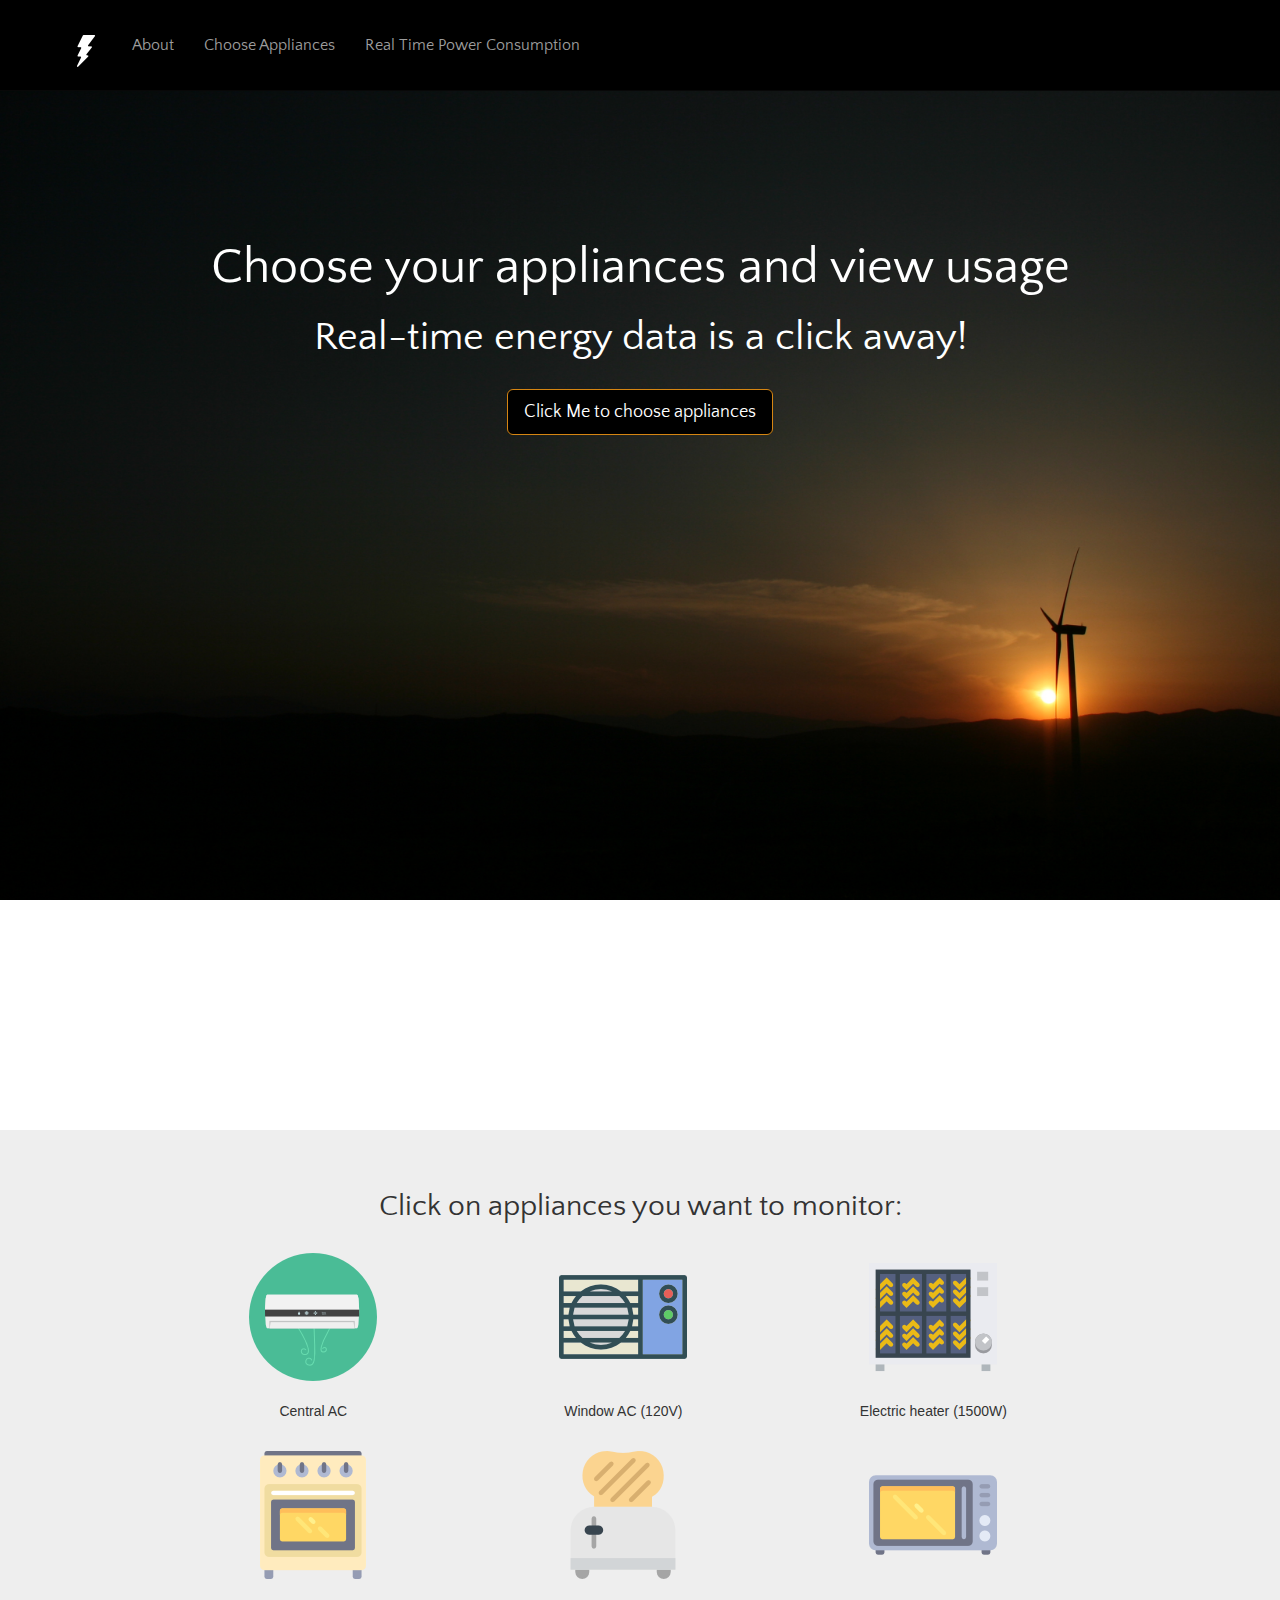
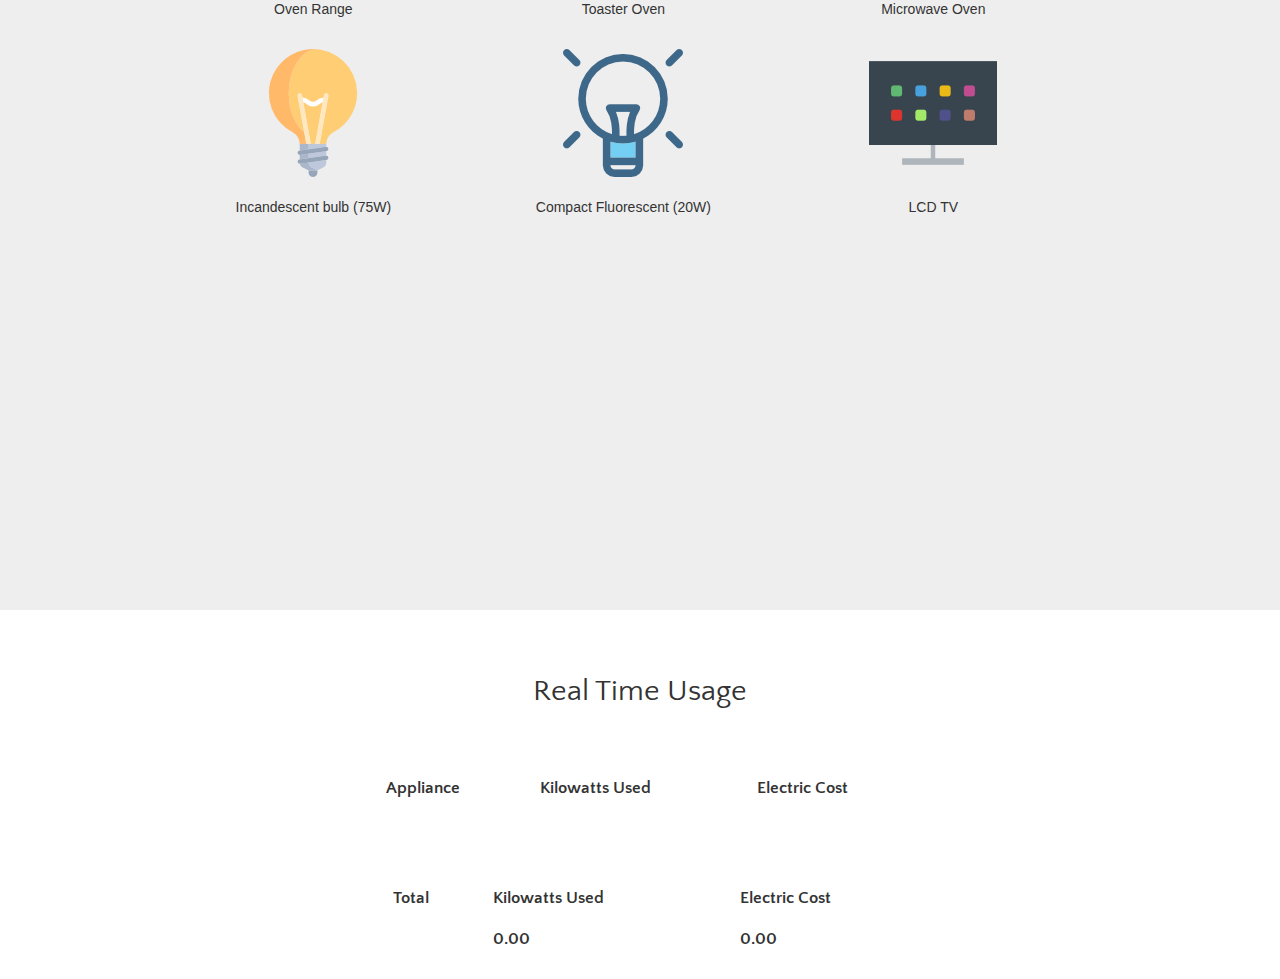
==== index3.html @ ebd4ea6e "scrolling nav" ====
<!DOCTYPE html>
<html lang="en">

<head>

    <meta charset="utf-8">
    <meta http-equiv="X-UA-Compatible" content="IE=edge">
    <meta name="viewport" content="width=device-width, initial-scale=1">
    <meta name="description" content="">
    <meta name="author" content="">

    <title>Real Time Power Monitor</title>

    <!-- Bootstrap Core CSS -->
    <link href="css/bootstrap.css" rel="stylesheet">

    <!-- Custom CSS -->
    <link href="css/scrolling-nav.css" rel="stylesheet">
        <link href="css/full.css" rel="stylesheet">
    <link href="css/custom.css" rel="stylesheet">
    <link href="https://fonts.googleapis.com/css?family=Acme|Baloo+Bhaina|Bitter|Cormorant+SC|Quattrocento+Sans" rel="stylesheet">

    <!-- HTML5 Shim and Respond.js IE8 support of HTML5 elements and media queries -->
    <!-- WARNING: Respond.js doesn't work if you view the page via file:// -->
    <!--[if lt IE 9]>
        <script src="https://oss.maxcdn.com/libs/html5shiv/3.7.0/html5shiv.js"></script>
        <script src="https://oss.maxcdn.com/libs/respond.js/1.4.2/respond.min.js"></script>
    <![endif]-->

</head>

<!-- The #page-top ID is part of the scrolling feature - the data-spy and data-target are part of the built-in Bootstrap scrollspy function -->

<body id="page-top" data-spy="scroll" data-target=".navbar-fixed-top">

    <!-- Navigation -->
    <nav class="navbar navbar-inverse navbar-fixed-top" style="font-family: 'Quattrocento Sans', sans-serif; font-size: 16px;" role="navigation">
        <div class="container">
            <div class="navbar-header page-scroll">
                <button type="button" class="navbar-toggle" data-toggle="collapse" data-target=".navbar-ex1-collapse">
                    <span class="sr-only">Toggle navigation</span>
                    <span class="icon-bar"></span>
                    <span class="icon-bar"></span>
                    <span class="icon-bar"></span>
                </button>
                <a class="navbar-brand page-scroll" href="#page-top"><img src="img/lightning.png"></a>
            </div>

            <!-- Collect the nav links, forms, and other content for toggling -->
            <div class="collapse navbar-collapse navbar-ex1-collapse">
                <ul class="nav navbar-nav">
                    <!-- Hidden li included to remove active class from about link when scrolled up past about section -->
                    <li class="hidden">
                        <a class="page-scroll" href="#page-top"></a>
                    </li>
                    <li>
                        <a class="page-scroll" href="#about">About</a>
                    </li>
                    <li>
                        <a class="page-scroll" href="#appliances">Choose Appliances</a>
                    </li>
                   <li>
                        <a class="page-scroll" href="#power">Real Time Power Consumption</a>
                    </li>
                </ul>
            </div>
            <!-- /.navbar-collapse -->
        </div>
        <!-- /.container -->
    </nav>

    <!-- Intro Section -->
    <section id="about" class="about-section full">
        <div class="container">
            <div class="row">
                <div class = "container">

            <h1 class = "centermeh1"> Choose your appliances and view usage
            </h1>
            <h3 class = "centerme2"> Real-time energy data is a click away!</h3>
            <br>
        </div>
                    <a class="btn btn-warning btn-lg page-scroll" href="#appliances">Click Me to choose appliances</a>
                </div>
            </div>
        </div>
    </section>

    <!-- About Section -->
    <section id="appliances" class="about-section" style="padding-top: 75px">
        <div class = "row">
<div class = "col-lg-12">
    <h1 style=" font-size: 30px; font-family: 'Quattrocento Sans', sans-serif; text-align: center; margin-top: -15px;">
    Click on appliances you want to monitor:
    </h1>
</div>
</div>
    <div class= "row" style="margin-top: 20px; margin-left: 55px;">
    <div class= "col-lg-1"></div>
    <div class="col-lg-3" id="central" onclick="turn_green("central");">
    <img src="img/air-conditioner.png" onclick="add_row('Central AC', appliances)">
    </div>
    <div class="col-lg-3">
    <img src="img/air-conditioner-1.png" onclick="add_row('Window AC (120V)', appliances)">
    </div>
    <div class="col-lg-3">
    <img src="img/heater.png" onclick="add_row('Electric heater (1500W)', appliances)">
    </div>
    </div>

    <div class= "row" style="margin-top: 20px; margin-left: 55px;">
    <div class= "col-lg-1">
    </div>
    <div class="col-lg-3">
    <p>Central AC</p>
    </div>
    <div class="col-lg-3">
    <p>Window AC (120V)</p>
    </div>
    <div class="col-lg-3">
    <p>Electric heater (1500W)</p>
    </div>
    </div>


    <div class= "row" style="margin-top: 20px; margin-left: 55px;">
    <div class="col-lg-1">
    </div>
    <div class="col-lg-3">
    <img src="img/stove.png" onclick="add_row('Oven Range', appliances)">
    </div>
    <div class="col-lg-3">
    <img src="img/toaster.png" onclick="add_row('Toaster Oven', appliances)">
    </div>
    <div class="col-lg-3">
    <img src="img/microwave-oven.png" onclick="add_row('Microwave Oven', appliances)">
    </div>
    </div>

    <div class= "row" style="margin-top: 20px; margin-left: 55px;">
    <div class="col-lg-1">
    </div>
    <div class="col-lg-3">
    <p>Oven Range</p>
    </div>
    <div class="col-lg-3">
    <p>Toaster Oven</p>
    </div>
    <div class="col-lg-3">
    <p>Microwave Oven</p>
    </div>
    </div>

    <div class= "row" style="margin-top: 20px; margin-left: 55px;">
    <div class = "col-lg-1">
    </div>
    <div class="col-lg-3">
    <img src="img/light-bulb.png" onclick="add_row('Incandescent bulb (75W)', appliances)">
    </div>
    <div class="col-lg-3">
    <img src="img/light-bulb-1.png" onclick="add_row('Compact Fluorescent (20W)', appliances)">
    </div>
    <div class="col-lg-3">
    <img src="img/smart-tv.png" onclick="add_row('LCD TV', appliances)">
    </div>
    </div>

    <div class= "row" style="margin-top: 20px; margin-left: 55px;">
    <div class = "col-lg-1">
    </div>
    <div class="col-lg-3">
    <p>Incandescent bulb (75W)</p>
    </div>
    <div class="col-lg-3">
    <p>Compact Fluorescent (20W)</p>
    </div>
    <div class="col-lg-3">
    <p>LCD TV</p>
    </div>
    </div>


</div>
</div>
    </section>

    <!-- Services Section -->
    <section id="power" class="services-section" style="padding-top: 75px;">
        <div class="container">
            <div class="row">
                <div class = "col-lg-12">
    <h1 style=" font-size: 30px; font-family: 'Quattrocento Sans', sans-serif; text-align: center; margin-top: -10px;">
        Real Time Usage    
    </h1>
    </div>
    </div>
    <div class="row" style="margin-top: 50px;">
    <div class ="col-lg-3"></div>
    <div class="col-lg-6">
    <div class="table-responsive table-condensed table-borderless" style="font-family: 'Quattrocento Sans', sans-serif; font-size: 17px;">
    <table class="table" id="apps" style="margin-left: 15px;">
    <thead>
      <tr>
        <th>Appliance</th>
        <th>Kilowatts Used</th>
        <th>Electric Cost</th>
      </tr>
    </thead>
    </table>
    </div>

    </div>
    </div>
    <div class="row" style="margin-top: 50px;">
    <div class ="col-lg-3"></div>
    <div class="col-lg-6">
    <div class="table-responsive table-condensed table-borderless" style="font-family: 'Quattrocento Sans', sans-serif; font-size: 17px;">
    <table class="table" id="total" style="margin-left: 22px;">
    <thead>
      <tr>
        <th>Total</th>
        <th>Kilowatts Used</th>
        <th>Electric Cost</th>
      </tr>
    </thead>
        <tr>
            <th></th>
            <th>0.00</th>
            <th>0.00</th>
        </tr>
    </table>
</div>
</div>
</div>
    </section>


    <!-- jQuery -->
    <script src="js/jquery.js"></script>

    <!-- Bootstrap Core JavaScript -->
    <script src="js/bootstrap.min.js"></script>

    <!-- Scrolling Nav JavaScript -->
    <script src="js/jquery.easing.min.js"></script>
    <script src="js/scrolling-nav.js"></script>
    <script src="js/controllers.js"></script>

</body>

</html>
---- css/scrolling-nav.css ----
/*!
 * Start Bootstrap - Scrolling Nav (http://startbootstrap.com/)
 * Copyright 2013-2016 Start Bootstrap
 * Licensed under MIT (https://github.com/BlackrockDigital/startbootstrap/blob/gh-pages/LICENSE)
 */

body {
    width: 100%;
    height: 100%;
}

html {
    width: 100%;
    height: 100%;
}

@media(min-width:767px) {
    .navbar {
        padding: 20px 0;
        -webkit-transition: background .5s ease-in-out,padding .5s ease-in-out;
        -moz-transition: background .5s ease-in-out,padding .5s ease-in-out;
        transition: background .5s ease-in-out,padding .5s ease-in-out;
    }

    .top-nav-collapse {
        padding: 0;
    }
}

/* Demo Sections - You can use these as guides or delete them - the scroller will work with any sort of height, fixed, undefined, or percentage based.
The padding is very important to make sure the scrollspy picks up the right area when scrolled to. Adjust the margin and padding of sections and children 
of those sections to manage the look and feel of the site. */

.intro-section {
    height: 100%;
    padding-top: 150px;
    text-align: center;
    background: #fff;
}

.about-section {
    height: 120%;
    padding-top: 150px;
    text-align: center;
    background: #eee;
}

.services-section {
    padding-top: 150px;
    margin-bottom: 50px;
    text-align: center;
    background: #fff;
}

.contact-section {
    height: 100%;
    padding-top: 150px;
    text-align: center;
    background: #eee;
}
---- css/full.css ----
/*
 * Start Bootstrap - Full (http://startbootstrap.com/)
 * Copyright 2013-2016 Start Bootstrap
 * Licensed under MIT (https://github.com/BlackrockDigital/startbootstrap/blob/gh-pages/LICENSE)
 */

body {
    margin-top: 50px; /* Required margin for .navbar-fixed-top. Remove if using .navbar-static-top. Change if height of navigation changes. */
}

/* Header Image Background - Change the URL below to your image path (example: ../images/background.jpg) */

.full {
    background: url('../img/windmill.jpg') no-repeat center center fixed;
    -webkit-background-size: cover;
    -moz-background-size: cover;
    background-size: cover;
    -o-background-size: cover;
}
---- css/custom.css ----
.transparent {
   background-color: rgba(0,0,0,0.0);
}
.row {
    background-color: rgba(255,255,255,0);
}

.table-borderless tbody tr td, .table-borderless tbody tr th, .table-borderless thead tr th {
    border: none;
}

.navbar-inverse {
    background-color: rgb(0,0,0);
}

.centermeh1 {
  margin-top: 40px;
  text-align: center;
  color: white;
  font-size: 50px;
  font-family: 'Quattrocento Sans', sans-serif;
}
.centerme2 {
  text-align: center;
  color: white;
  font-size: 40px;
  font-family: 'Quattrocento Sans', sans-serif;
}
.btn-warning {
    background-color: rgb(0,0,0);
    font-family: 'Quattrocento Sans', sans-serif;

}
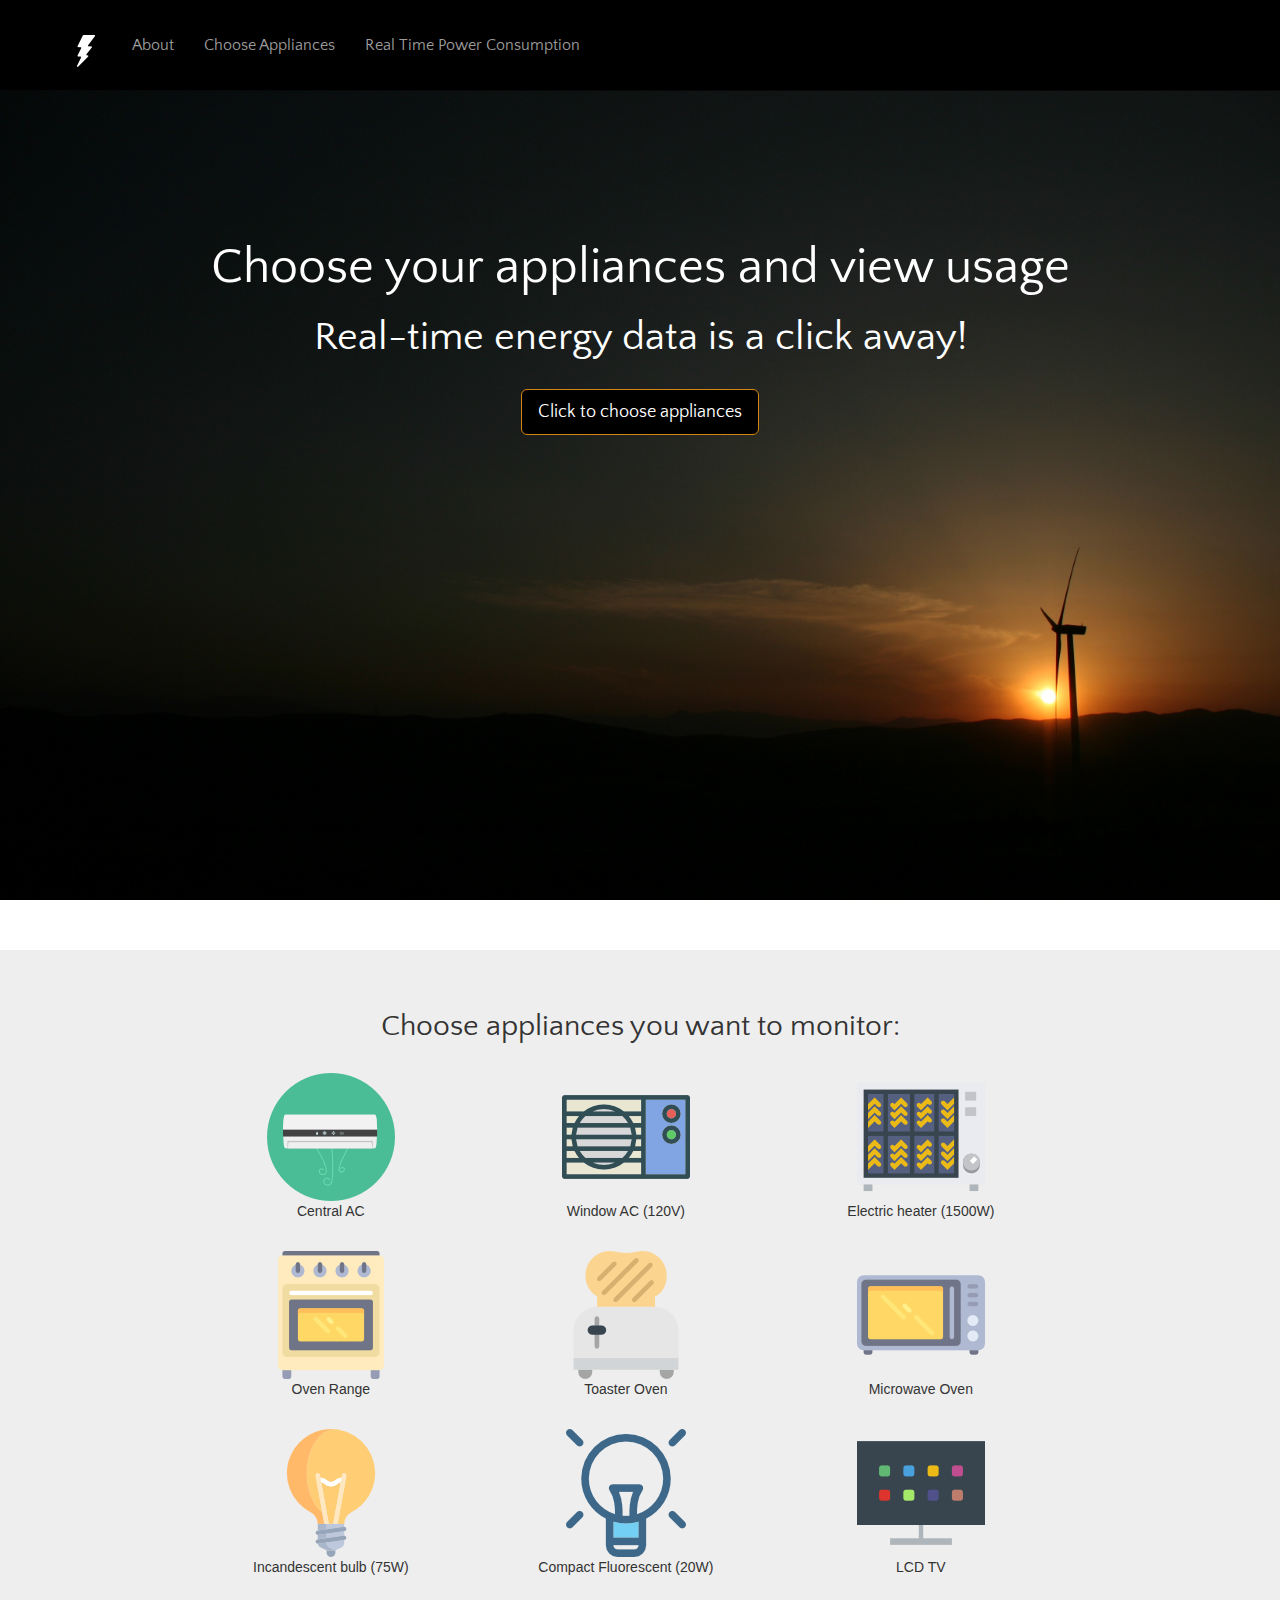
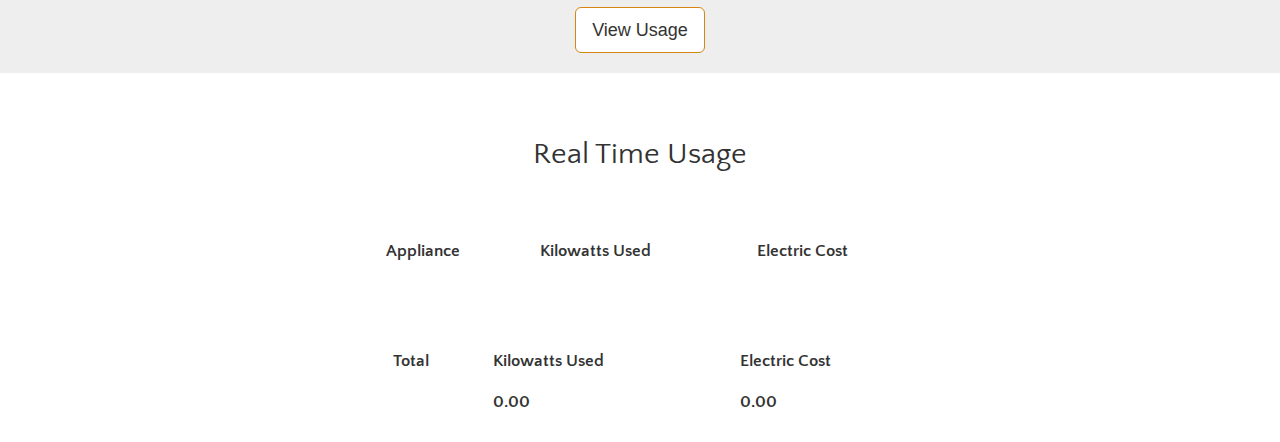
==== commit 40042af3: "green background" ====
--- a/index3.html
+++ b/index3.html
@@ -79,45 +79,35 @@
             </h1>
             <h3 class = "centerme2"> Real-time energy data is a click away!</h3>
             <br>
-        </div>
-                    <a class="btn btn-warning btn-lg page-scroll" href="#appliances">Click Me to choose appliances</a>
+                </div>
+                    <a class="btn btn-warning btn-lg page-scroll" href="#appliances">Click to choose appliances</a>
                 </div>
             </div>
-        </div>
     </section>
 
     <!-- About Section -->
+    <div class="container-fluid gray">
     <section id="appliances" class="about-section" style="padding-top: 75px">
+    <div class="container-fluid">
         <div class = "row">
 <div class = "col-lg-12">
     <h1 style=" font-size: 30px; font-family: 'Quattrocento Sans', sans-serif; text-align: center; margin-top: -15px;">
-    Click on appliances you want to monitor:
+    Choose appliances you want to monitor:
     </h1>
 </div>
 </div>
     <div class= "row" style="margin-top: 20px; margin-left: 55px;">
     <div class= "col-lg-1"></div>
-    <div class="col-lg-3" id="central" onclick="turn_green("central");">
+    <div class="col-lg-3" onclick="turn_green(this);">
     <img src="img/air-conditioner.png" onclick="add_row('Central AC', appliances)">
-    </div>
-    <div class="col-lg-3">
+    <p>Central AC</p>
+    </div>
+    <div class="col-lg-3" onclick="turn_green(this);">
     <img src="img/air-conditioner-1.png" onclick="add_row('Window AC (120V)', appliances)">
-    </div>
-    <div class="col-lg-3">
+    <p>Window AC (120V)</p>
+    </div>
+    <div class="col-lg-3" onclick="turn_green(this);">
     <img src="img/heater.png" onclick="add_row('Electric heater (1500W)', appliances)">
-    </div>
-    </div>
-
-    <div class= "row" style="margin-top: 20px; margin-left: 55px;">
-    <div class= "col-lg-1">
-    </div>
-    <div class="col-lg-3">
-    <p>Central AC</p>
-    </div>
-    <div class="col-lg-3">
-    <p>Window AC (120V)</p>
-    </div>
-    <div class="col-lg-3">
     <p>Electric heater (1500W)</p>
     </div>
     </div>
@@ -126,27 +116,16 @@
     <div class= "row" style="margin-top: 20px; margin-left: 55px;">
     <div class="col-lg-1">
     </div>
-    <div class="col-lg-3">
+    <div class="col-lg-3" onclick="turn_green(this);">
     <img src="img/stove.png" onclick="add_row('Oven Range', appliances)">
-    </div>
-    <div class="col-lg-3">
+    <p>Oven Range</p>
+    </div>
+    <div class="col-lg-3" onclick="turn_green(this);">
     <img src="img/toaster.png" onclick="add_row('Toaster Oven', appliances)">
-    </div>
-    <div class="col-lg-3">
+    <p>Toaster Oven</p>
+    </div>
+    <div class="col-lg-3" onclick="turn_green(this);">
     <img src="img/microwave-oven.png" onclick="add_row('Microwave Oven', appliances)">
-    </div>
-    </div>
-
-    <div class= "row" style="margin-top: 20px; margin-left: 55px;">
-    <div class="col-lg-1">
-    </div>
-    <div class="col-lg-3">
-    <p>Oven Range</p>
-    </div>
-    <div class="col-lg-3">
-    <p>Toaster Oven</p>
-    </div>
-    <div class="col-lg-3">
     <p>Microwave Oven</p>
     </div>
     </div>
@@ -154,35 +133,25 @@
     <div class= "row" style="margin-top: 20px; margin-left: 55px;">
     <div class = "col-lg-1">
     </div>
-    <div class="col-lg-3">
+    <div class="col-lg-3" onclick="turn_green(this);">
     <img src="img/light-bulb.png" onclick="add_row('Incandescent bulb (75W)', appliances)">
-    </div>
-    <div class="col-lg-3">
+    <p>Incandescent bulb (75W)</p>
+    </div>
+    <div class="col-lg-3" onclick="turn_green(this);">
     <img src="img/light-bulb-1.png" onclick="add_row('Compact Fluorescent (20W)', appliances)">
-    </div>
-    <div class="col-lg-3">
+    <p>Compact Fluorescent (20W)</p>
+    </div>
+    <div class="col-lg-3" onclick="turn_green(this);">
     <img src="img/smart-tv.png" onclick="add_row('LCD TV', appliances)">
-    </div>
-    </div>
-
-    <div class= "row" style="margin-top: 20px; margin-left: 55px;">
-    <div class = "col-lg-1">
-    </div>
-    <div class="col-lg-3">
-    <p>Incandescent bulb (75W)</p>
-    </div>
-    <div class="col-lg-3">
-    <p>Compact Fluorescent (20W)</p>
-    </div>
-    <div class="col-lg-3">
     <p>LCD TV</p>
     </div>
     </div>
-
-
-</div>
-</div>
+    <div class="row" style="margin-top: 20px; margin-bottom: 20px;">
+        <a class="btn btn-default btn-lg page-scroll" href="#power">View Usage</a>
+    </div>
+    </div>
     </section>
+    </div>
 
     <!-- Services Section -->
     <section id="power" class="services-section" style="padding-top: 75px;">
--- a/css/scrolling-nav.css
+++ b/css/scrolling-nav.css
@@ -32,14 +32,16 @@
 of those sections to manage the look and feel of the site. */
 
 .intro-section {
-    height: 100%;
+    height: 120%;
     padding-top: 150px;
+    padding-bottom: 180px;
     text-align: center;
     background: #fff;
 }
 
 .about-section {
-    height: 120%;
+    /*max-height: 1800px; */
+    height: 100%;
     padding-top: 150px;
     text-align: center;
     background: #eee;
--- a/css/custom.css
+++ b/css/custom.css
@@ -31,3 +31,7 @@
     font-family: 'Quattrocento Sans', sans-serif;
 
 }
+
+.gray {
+    background-color: #eee;
+}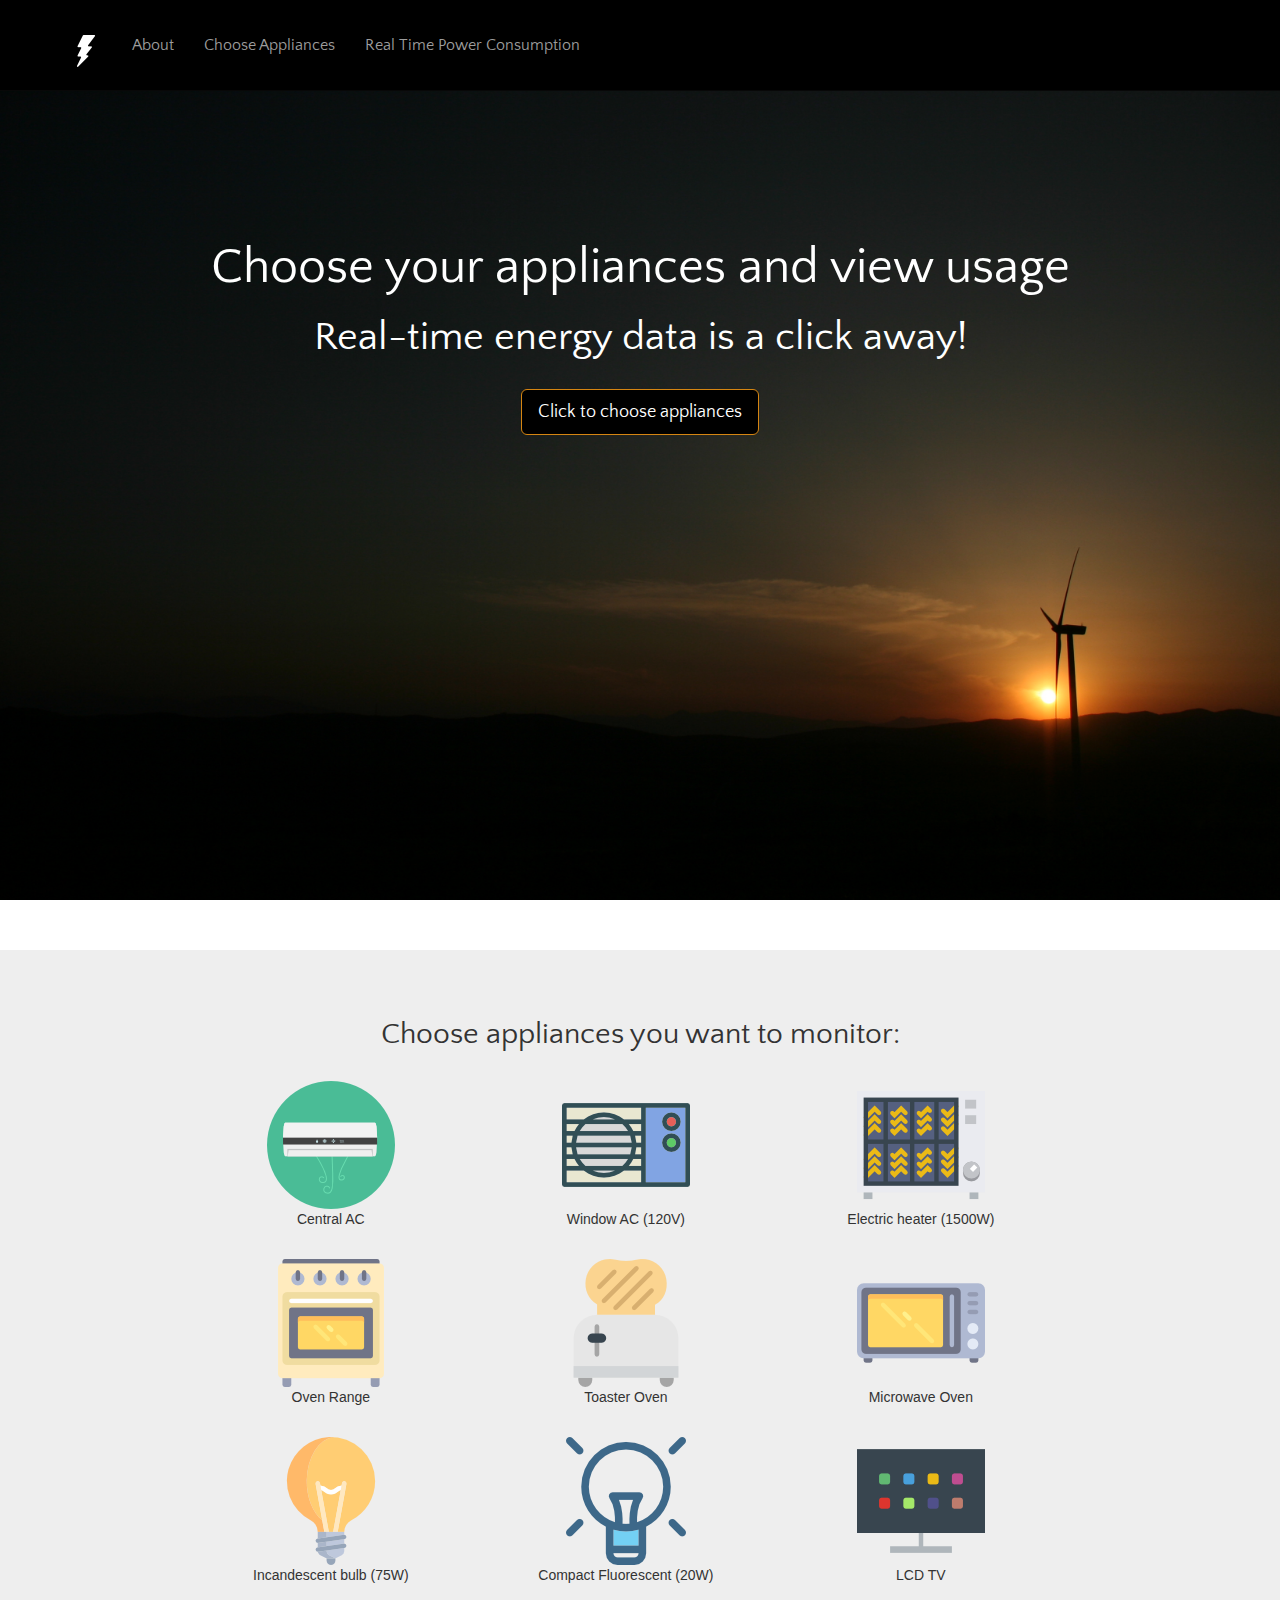
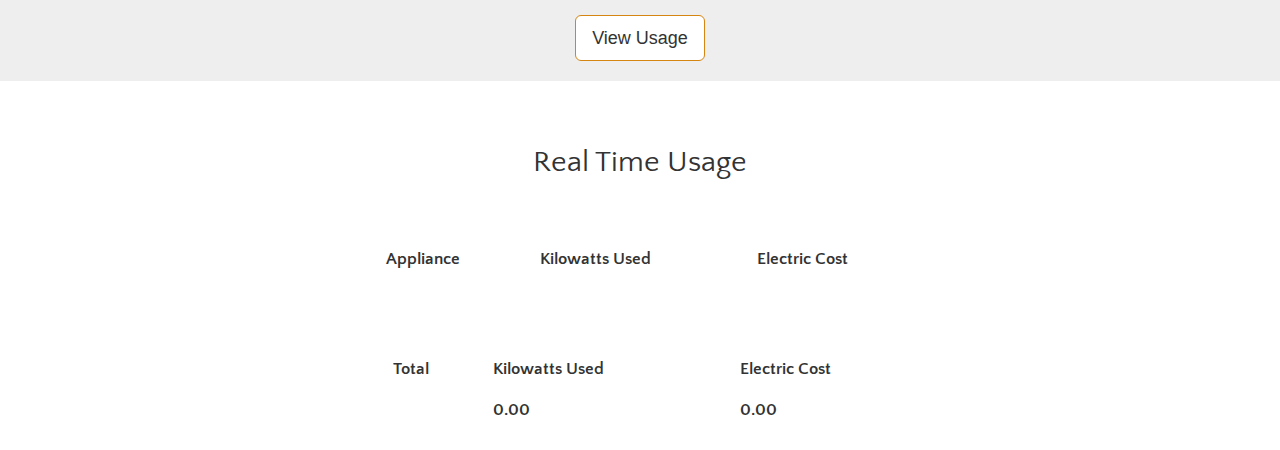
==== commit f40601a8: "padding" ====
--- a/index3.html
+++ b/index3.html
@@ -87,11 +87,11 @@
 
     <!-- About Section -->
     <div class="container-fluid gray">
-    <section id="appliances" class="about-section" style="padding-top: 75px">
+    <section id="appliances" class="about-section" style="padding-top: 48px">
     <div class="container-fluid">
         <div class = "row">
 <div class = "col-lg-12">
-    <h1 style=" font-size: 30px; font-family: 'Quattrocento Sans', sans-serif; text-align: center; margin-top: -15px;">
+    <h1 style=" font-size: 30px; font-family: 'Quattrocento Sans', sans-serif; text-align: center;">
     Choose appliances you want to monitor:
     </h1>
 </div>
